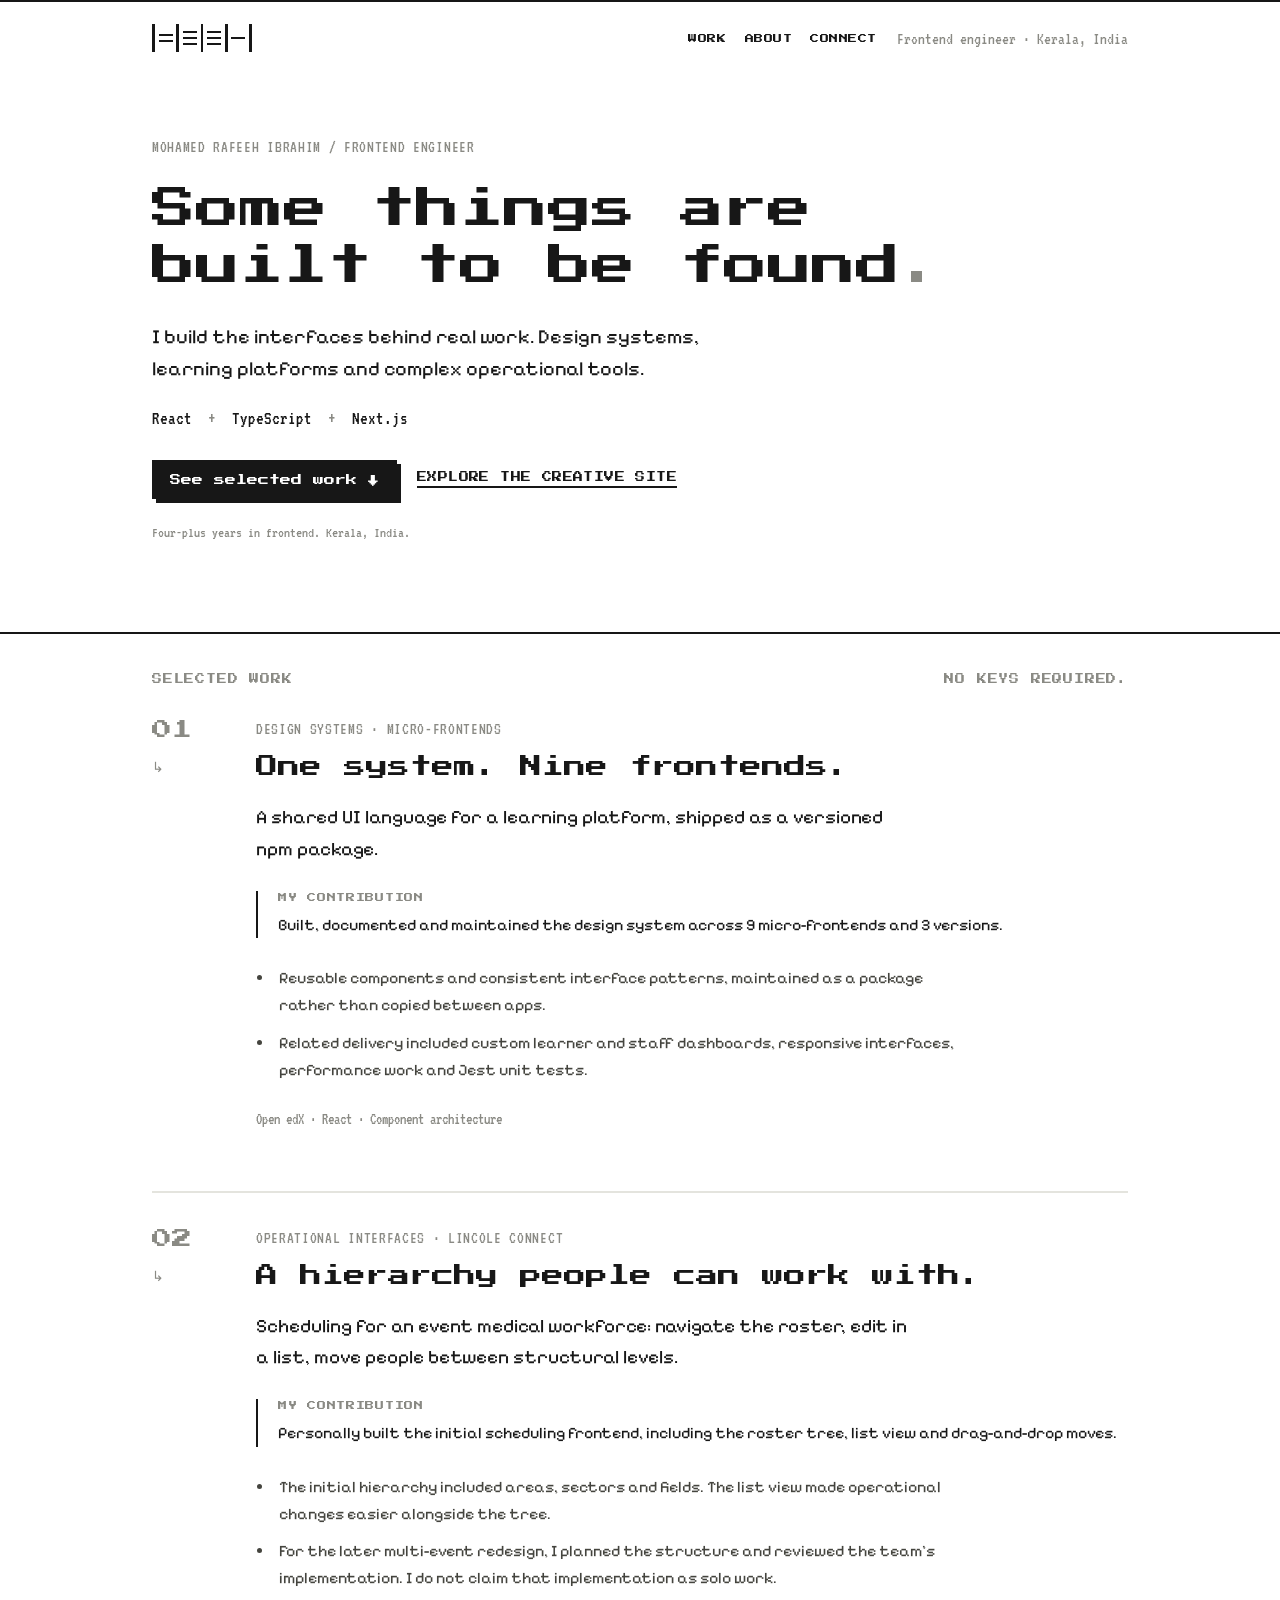
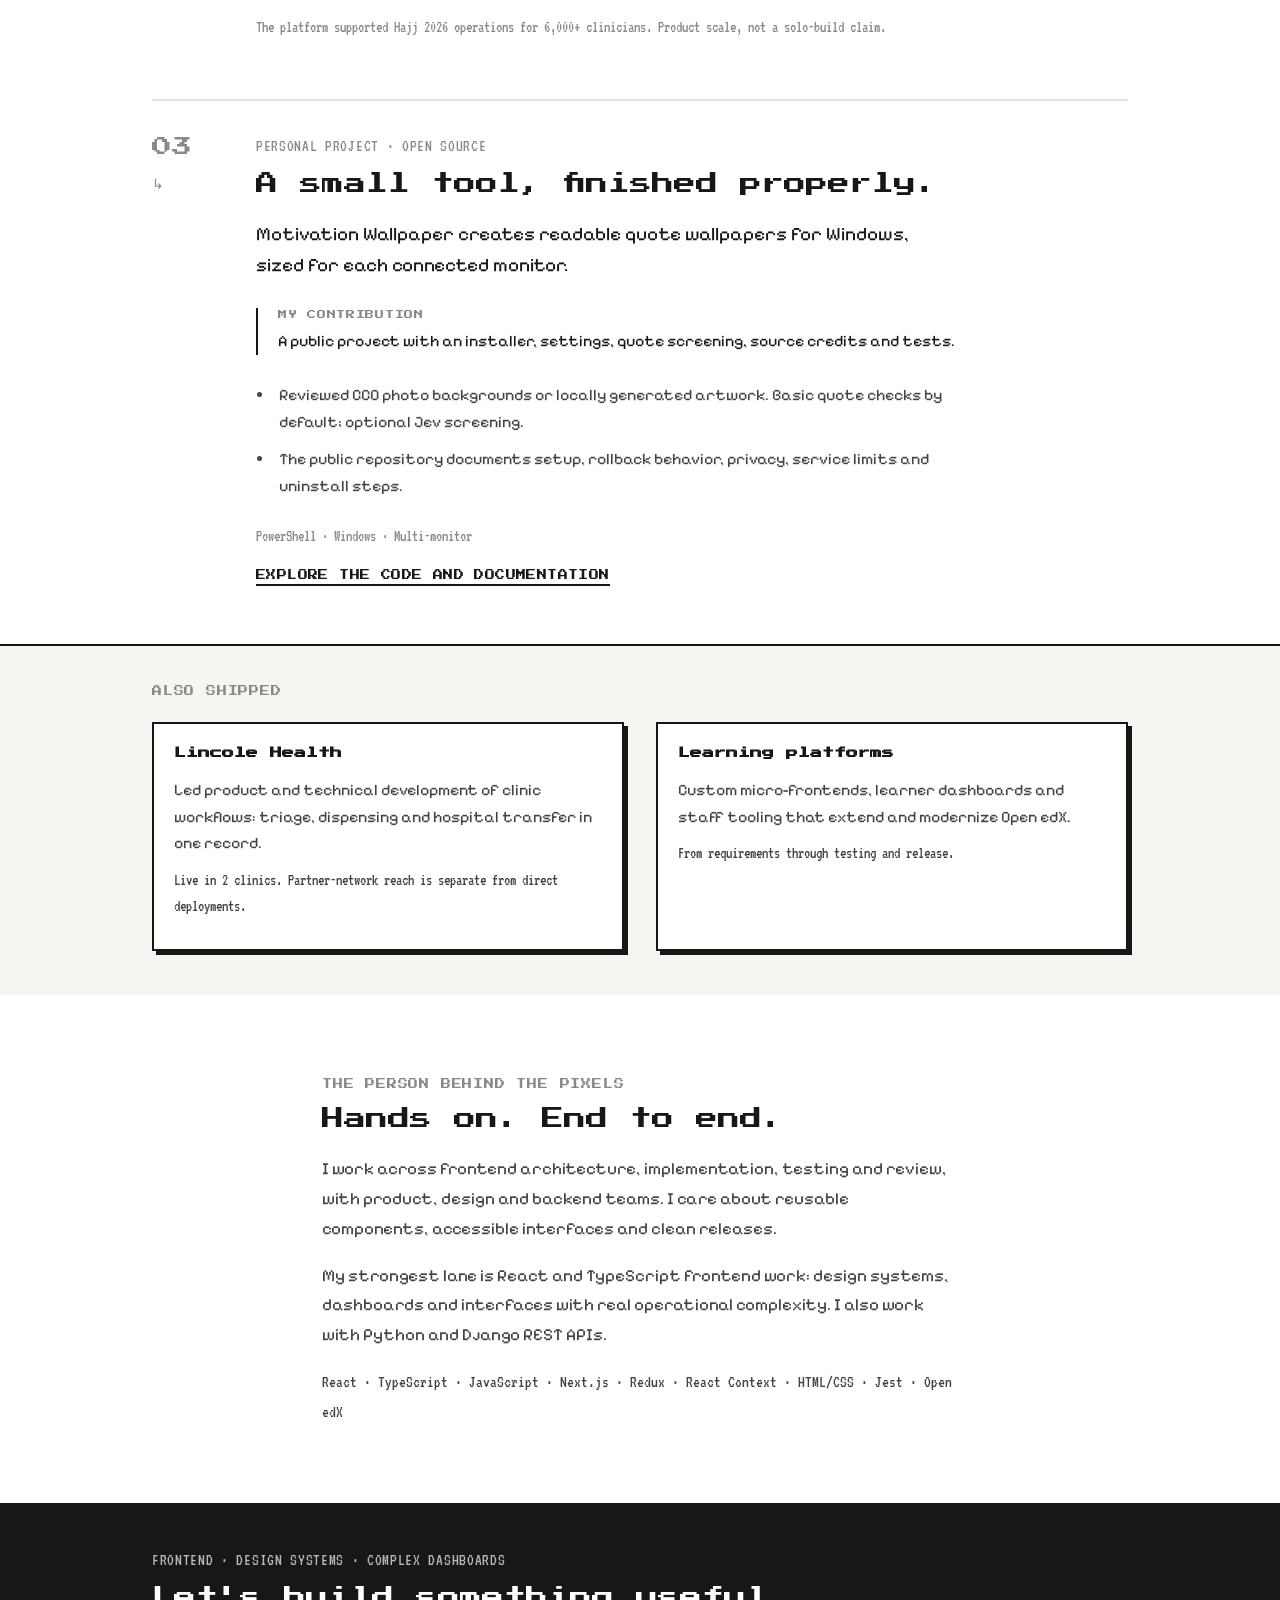
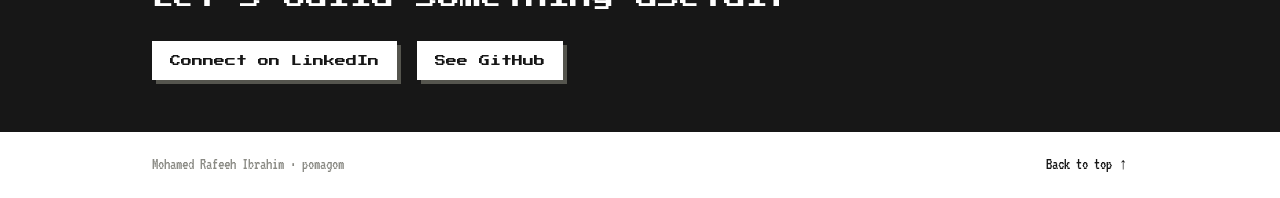
==== work/index.html @ e7a1b826 "Add /work recruiter-first portfolio page" ====
<!doctype html>
<html lang="en">
<head>
<meta charset="UTF-8" />
<meta name="viewport" content="width=device-width, initial-scale=1.0" />
<title>Work · Mohamed Rafeeh Ibrahim · pomagom</title>
<meta name="description" content="Selected frontend work by Mohamed Rafeeh Ibrahim: design systems, learning platforms and complex operational tools. React, TypeScript, Next.js." />
<meta property="og:title" content="Mohamed Rafeeh Ibrahim - Frontend engineer" />
<meta property="og:description" content="Design systems, learning platforms and complex operational tools. Selected work, no keys required." />
<meta property="og:type" content="website" />
<meta property="og:url" content="https://pomagom.com/work/" />
<link rel="icon" href="data:image/svg+xml,%3Csvg xmlns='http://www.w3.org/2000/svg' viewBox='0 0 535 150' fill='%23171717' shape-rendering='crispEdges'%3E%3Crect x='0' y='0' width='15' height='150'/%3E%3Crect x='130' y='0' width='15' height='150'/%3E%3Crect x='260' y='0' width='15' height='150'/%3E%3Crect x='390' y='0' width='15' height='150'/%3E%3Crect x='520' y='0' width='15' height='150'/%3E%3Crect x='165' y='70' width='75' height='10'/%3E%3Crect x='35' y='52.5' width='75' height='10'/%3E%3Crect x='295' y='70' width='75' height='10'/%3E%3Crect x='295' y='100' width='75' height='10'/%3E%3Crect x='165' y='100' width='75' height='10'/%3E%3Crect x='35' y='87.5' width='75' height='10'/%3E%3Crect x='295' y='40' width='75' height='10'/%3E%3Crect x='165' y='40' width='75' height='10'/%3E%3Crect x='425' y='70' width='75' height='10'/%3E%3C/svg%3E" />
<style>
@font-face{font-family:"Press Start 2P";src:url(/assets/press-start-2p-latin-_wFEWmAB.woff2) format("woff2");font-weight:400;font-display:swap}
@font-face{font-family:"Pixelify Sans";src:url(/assets/pixelify-sans-latin-Cbhn5ptY.woff2) format("woff2");font-weight:400 700;font-display:swap}
@font-face{font-family:"VT323";src:url(/assets/vt323-latin-wDgJuOC9.woff2) format("woff2");font-weight:400;font-display:swap}
:root{--paper:#ffffff;--band:#f5f5f2;--panel:#f0f0ec;--ink:#171717;--gray:#8a8a84;--line:#e4e4de;--px:"Press Start 2P","Courier New",monospace;--pix:"Pixelify Sans","Courier New",monospace;--term:"VT323","Courier New",monospace}
*{box-sizing:border-box}
html{scroll-behavior:smooth}
body{margin:0;background:var(--paper);color:var(--ink);font-family:var(--pix);-webkit-font-smoothing:antialiased}
::selection{background:var(--ink);color:var(--paper)}
a{color:var(--ink)}
button:focus-visible,a:focus-visible{outline:2px dashed var(--ink);outline-offset:3px}
.wrap{max-width:1040px;margin:0 auto;padding:0 20px}
@media (min-width:768px){.wrap{padding:0 32px}}
.rule{height:2px;background:var(--ink)}
.reveal{opacity:0;transform:translateY(16px);transition:opacity .45s steps(6),transform .45s steps(6)}
.reveal.in-view{opacity:1;transform:none}
.px-btn{font-family:var(--px);font-size:11px;line-height:1;color:var(--ink);background:var(--paper);border:2px solid var(--ink);box-shadow:4px 4px 0 var(--ink);padding:13px 16px 11px;text-decoration:none;display:inline-block;cursor:pointer;transition:transform .1s steps(2),box-shadow .1s steps(2)}
.px-btn:hover{transform:translate(2px,2px);box-shadow:2px 2px 0 var(--ink)}
.px-btn:active{transform:translate(4px,4px);box-shadow:0 0 0 var(--ink)}
.px-btn.solid{background:var(--ink);color:var(--paper)}
header.site-top{border-top:2px solid var(--ink)}
.site-top .wrap{display:flex;justify-content:space-between;align-items:center;gap:12px;padding-top:14px;padding-bottom:14px}
.mark{display:block;height:28px;width:auto;color:var(--ink);text-decoration:none}
.mark svg{display:block;height:28px;width:auto}
.top-right{display:flex;align-items:center;gap:20px}
.top-role{font-family:var(--term);font-size:17px;color:var(--gray);text-align:right}
.top-nav{display:flex;gap:18px;font-family:var(--px);font-size:9px;letter-spacing:.06em;text-transform:uppercase}
.top-nav a{text-decoration:none;min-height:44px;display:flex;align-items:center}
.top-nav a:hover{text-decoration:underline;text-decoration-style:dashed;text-underline-offset:4px}
.hero{padding:64px 0 72px;border-bottom:2px solid var(--ink)}
.eyebrow{font-family:var(--term);font-size:17px;color:var(--gray);letter-spacing:.04em;text-transform:uppercase;margin:0}
.hero h1{font-family:var(--px);font-weight:400;font-size:clamp(22px,5vw,44px);line-height:1.3;margin:26px 0}
.hero h1 .dot{color:var(--gray)}
.intro{max-width:560px;font-size:20px;line-height:1.6;margin:24px 0}
.stack{font-family:var(--term);font-size:19px;color:var(--ink)}
.stack span{color:var(--gray);margin:0 8px}
.hero-links{display:flex;align-items:center;flex-wrap:wrap;gap:20px;margin:32px 0 22px}
.ghost-link{font-family:var(--px);font-size:10px;letter-spacing:.04em;text-transform:uppercase;text-decoration:none;border-bottom:2px solid var(--ink);padding-bottom:4px}
.ghost-link:hover{background:var(--ink);color:var(--paper)}
.small{font-size:15px;font-family:var(--term);color:var(--gray);line-height:1.6}
.band{background:var(--band)}
.section-label{display:flex;justify-content:space-between;gap:20px;padding:40px 0 0;font-family:var(--px);font-size:10px;letter-spacing:.08em;text-transform:uppercase;color:var(--gray)}
.project{display:grid;grid-template-columns:76px 1fr;gap:28px;padding:36px 0 44px;border-bottom:2px solid var(--line)}
.project:last-of-type{border-bottom:none}
.project-index{font-family:var(--px);font-size:20px;color:var(--gray);display:flex;flex-direction:column;gap:18px}
.project-index span{font-size:14px}
.project h2,.about h2,.contact h2{font-family:var(--px);font-weight:400;font-size:clamp(16px,2.6vw,22px);line-height:1.5;margin:14px 0 18px}
.lead{font-size:19px;line-height:1.65;max-width:660px;margin:0}
.contribution{border-left:2px solid var(--ink);margin:26px 0;padding-left:20px}
.contribution p{margin:6px 0;line-height:1.65}
.contribution .label{font-family:var(--px);font-size:9px;letter-spacing:.08em;text-transform:uppercase;color:var(--gray)}
.project ul{padding-left:18px;max-width:700px;font-size:16px;line-height:1.7;color:#44443e}
.project li{padding-left:5px;margin:10px 0}
.project-foot{font-family:var(--term);font-size:16px;color:var(--gray);line-height:1.6;margin:24px 0 14px;max-width:660px}
.other{border-top:2px solid var(--ink)}
.other .wrap{padding-bottom:44px}
.also-grid{display:grid;grid-template-columns:1fr 1fr;gap:32px;margin-top:26px}
.also-grid article{background:var(--paper);border:2px solid var(--ink);box-shadow:4px 4px 0 var(--ink);padding:20px}
.also-grid h3{font-family:var(--px);font-size:12px;line-height:1.6;margin:0 0 14px}
.also-grid p{font-size:16px;line-height:1.65;color:#44443e;margin:0 0 10px}
.about{padding:44px 0 60px}
.about .inner{max-width:700px}
.about p{font-size:17px;line-height:1.75;color:#44443e}
.contact{background:var(--ink);color:var(--paper)}
.contact .wrap{padding-top:48px;padding-bottom:52px}
.contact .eyebrow,.contact .small{color:#b9b9b2}
.contact a{color:var(--paper)}
.contact .px-btn{background:var(--paper);color:var(--ink);border-color:var(--paper);box-shadow:4px 4px 0 #55554e}
.contact .px-btn:hover{box-shadow:2px 2px 0 #55554e}
.contact .px-btn:active{box-shadow:0 0 0 #55554e}
.contact-links{display:flex;gap:20px;flex-wrap:wrap;margin-top:26px}
footer.site-foot .wrap{display:flex;justify-content:space-between;gap:20px;padding-top:24px;padding-bottom:24px;font-family:var(--term);font-size:16px;color:var(--gray)}
footer.site-foot a{white-space:nowrap;text-decoration:none}
footer.site-foot a:hover{text-decoration:underline;text-decoration-style:dashed;text-underline-offset:4px}
section[id],article[id]{scroll-margin-top:24px}
@media (max-width:640px){
 .top-role{display:none}
 .top-nav{gap:14px;font-size:8px}
 .hero{padding:40px 0 48px}
 .intro{font-size:17px;line-height:1.6}
 .hero-links{gap:14px}
 .project{grid-template-columns:40px 1fr;gap:14px;padding:28px 0 32px}
 .project-index{font-size:14px}
 .lead{font-size:16px}
 .project ul{font-size:15px;padding-left:15px}
 .also-grid{grid-template-columns:1fr;gap:18px}
 .contact-links{flex-direction:column;align-items:flex-start}
 footer.site-foot .wrap{flex-direction:column;gap:8px}
}
@media (prefers-reduced-motion:reduce){html{scroll-behavior:auto}.reveal{opacity:1;transform:none;transition:none}}
</style>
</head>
<body>

<header class="site-top">
  <div class="wrap">
    <a class="mark" href="/" aria-label="pomagom - back to the creative site">
      <svg xmlns="http://www.w3.org/2000/svg" viewBox="0 0 535 150" fill="currentColor" shape-rendering="crispEdges" role="img" aria-label="pomagom"><rect x="0" y="0" width="15" height="150"/><rect x="130" y="0" width="15" height="150"/><rect x="260" y="0" width="15" height="150"/><rect x="390" y="0" width="15" height="150"/><rect x="520" y="0" width="15" height="150"/><rect x="165" y="70" width="75" height="10"/><rect x="35" y="52.5" width="75" height="10"/><rect x="295" y="70" width="75" height="10"/><rect x="295" y="100" width="75" height="10"/><rect x="165" y="100" width="75" height="10"/><rect x="35" y="87.5" width="75" height="10"/><rect x="295" y="40" width="75" height="10"/><rect x="165" y="40" width="75" height="10"/><rect x="425" y="70" width="75" height="10"/></svg>
    </a>
    <div class="top-right">
      <nav class="top-nav" aria-label="Page navigation">
        <a href="#work">Work</a>
        <a href="#about">About</a>
        <a href="#contact">Connect</a>
      </nav>
      <span class="top-role">Frontend engineer · Kerala, India</span>
    </div>
  </div>
</header>

<main>
  <section class="hero">
    <div class="wrap">
      <p class="eyebrow">Mohamed Rafeeh Ibrahim / Frontend engineer</p>
      <h1>Some things are<br />built to be found<span class="dot">.</span></h1>
      <p class="intro">I build the interfaces behind real work. Design systems, learning platforms and complex operational tools.</p>
      <p class="stack">React <span>+</span> TypeScript <span>+</span> Next.js</p>
      <div class="hero-links">
        <a href="#work" class="px-btn solid">See selected work ↓</a>
        <a href="/" class="ghost-link">Explore the creative site</a>
      </div>
      <p class="small">Four-plus years in frontend. Kerala, India.</p>
    </div>
  </section>

  <section id="work" class="work">
    <div class="wrap">
      <div class="section-label"><span>Selected work</span><span>No keys required.</span></div>

      <article id="system" class="project reveal">
        <div class="project-index">01<span>↳</span></div>
        <div class="project-body">
          <p class="eyebrow">Design systems · Micro-frontends</p>
          <h2>One system. Nine frontends.</h2>
          <p class="lead">A shared UI language for a learning platform, shipped as a versioned npm package.</p>
          <div class="contribution">
            <p class="label">My contribution</p>
            <p>Built, documented and maintained the design system across 9 micro-frontends and 3 versions.</p>
          </div>
          <ul>
            <li>Reusable components and consistent interface patterns, maintained as a package rather than copied between apps.</li>
            <li>Related delivery included custom learner and staff dashboards, responsive interfaces, performance work and Jest unit tests.</li>
          </ul>
          <p class="project-foot">Open edX · React · Component architecture</p>
        </div>
      </article>

      <article id="schedule" class="project reveal">
        <div class="project-index">02<span>↳</span></div>
        <div class="project-body">
          <p class="eyebrow">Operational interfaces · Lincole Connect</p>
          <h2>A hierarchy people can work with.</h2>
          <p class="lead">Scheduling for an event medical workforce: navigate the roster, edit in a list, move people between structural levels.</p>
          <div class="contribution">
            <p class="label">My contribution</p>
            <p>Personally built the initial scheduling frontend, including the roster tree, list view and drag-and-drop moves.</p>
          </div>
          <ul>
            <li>The initial hierarchy included areas, sectors and fields. The list view made operational changes easier alongside the tree.</li>
            <li>For the later multi-event redesign, I planned the structure and reviewed the team's implementation. I do not claim that implementation as solo work.</li>
          </ul>
          <p class="project-foot">The platform supported Hajj 2026 operations for 6,000+ clinicians. Product scale, not a solo-build claim.</p>
        </div>
      </article>

      <article id="wallpaper" class="project reveal">
        <div class="project-index">03<span>↳</span></div>
        <div class="project-body">
          <p class="eyebrow">Personal project · Open source</p>
          <h2>A small tool, finished properly.</h2>
          <p class="lead">Motivation Wallpaper creates readable quote wallpapers for Windows, sized for each connected monitor.</p>
          <div class="contribution">
            <p class="label">My contribution</p>
            <p>A public project with an installer, settings, quote screening, source credits and tests.</p>
          </div>
          <ul>
            <li>Reviewed CC0 photo backgrounds or locally generated artwork. Basic quote checks by default; optional Jev screening.</li>
            <li>The public repository documents setup, rollback behavior, privacy, service limits and uninstall steps.</li>
          </ul>
          <p class="project-foot">PowerShell · Windows · Multi-monitor</p>
          <p><a class="ghost-link" href="https://github.com/rafeehcp/motivation-wallpaper" rel="noopener noreferrer">Explore the code and documentation</a></p>
        </div>
      </article>
    </div>
  </section>

  <section class="other band">
    <div class="wrap">
      <div class="section-label"><span>Also shipped</span></div>
      <div class="also-grid">
        <article class="reveal">
          <h3>Lincole Health</h3>
          <p>Led product and technical development of clinic workflows: triage, dispensing and hospital transfer in one record.</p>
          <p class="small">Live in 2 clinics. Partner-network reach is separate from direct deployments.</p>
        </article>
        <article class="reveal">
          <h3>Learning platforms</h3>
          <p>Custom micro-frontends, learner dashboards and staff tooling that extend and modernize Open edX.</p>
          <p class="small">From requirements through testing and release.</p>
        </article>
      </div>
    </div>
  </section>

  <section id="about" class="about">
    <div class="wrap inner">
      <div class="section-label"><span>The person behind the pixels</span></div>
      <h2>Hands on. End to end.</h2>
      <p>I work across frontend architecture, implementation, testing and review, with product, design and backend teams. I care about reusable components, accessible interfaces and clean releases.</p>
      <p>My strongest lane is React and TypeScript frontend work: design systems, dashboards and interfaces with real operational complexity. I also work with Python and Django REST APIs.</p>
      <p class="small">React · TypeScript · JavaScript · Next.js · Redux · React Context · HTML/CSS · Jest · Open edX</p>
    </div>
  </section>

  <section id="contact" class="contact">
    <div class="wrap">
      <p class="eyebrow">Frontend · Design systems · Complex dashboards</p>
      <h2>Let's build something useful.</h2>
      <div class="contact-links">
        <a class="px-btn" href="https://www.linkedin.com/in/pomagom13/" rel="noopener noreferrer">Connect on LinkedIn</a>
        <a class="px-btn" href="https://github.com/rafeehcp" rel="noopener noreferrer">See GitHub</a>
      </div>
    </div>
  </section>
</main>

<footer class="site-foot">
  <div class="wrap">
    <span>Mohamed Rafeeh Ibrahim · pomagom</span>
    <a href="#top" onclick="event.preventDefault();window.scrollTo({top:0,behavior:'smooth'})">Back to top ↑</a>
  </div>
</footer>

<script>
(function(){
  if(!('IntersectionObserver' in window)){document.querySelectorAll('.reveal').forEach(function(el){el.classList.add('in-view')});return}
  var io=new IntersectionObserver(function(entries){entries.forEach(function(e){if(e.isIntersecting){e.target.classList.add('in-view');io.unobserve(e.target)}})},{threshold:0.12});
  document.querySelectorAll('.reveal').forEach(function(el){io.observe(el)});
})();
</script>
</body>
</html>
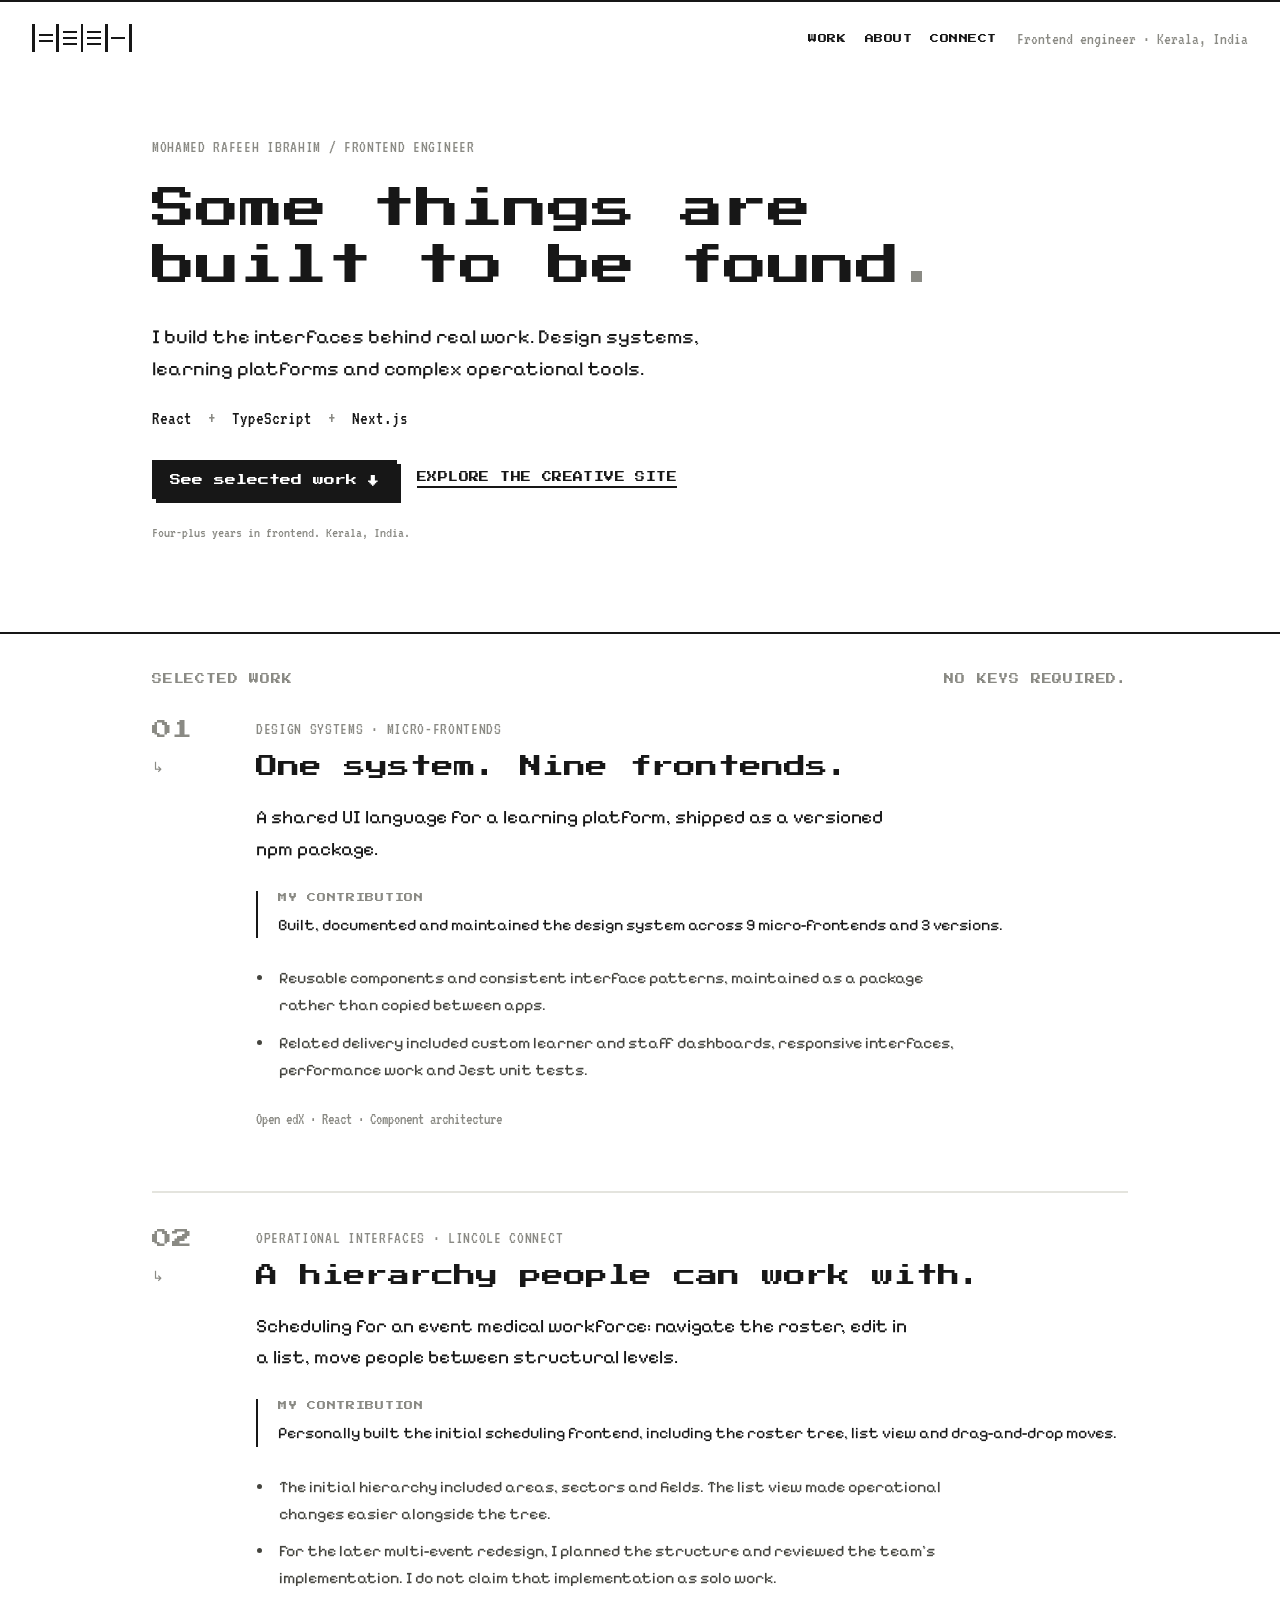
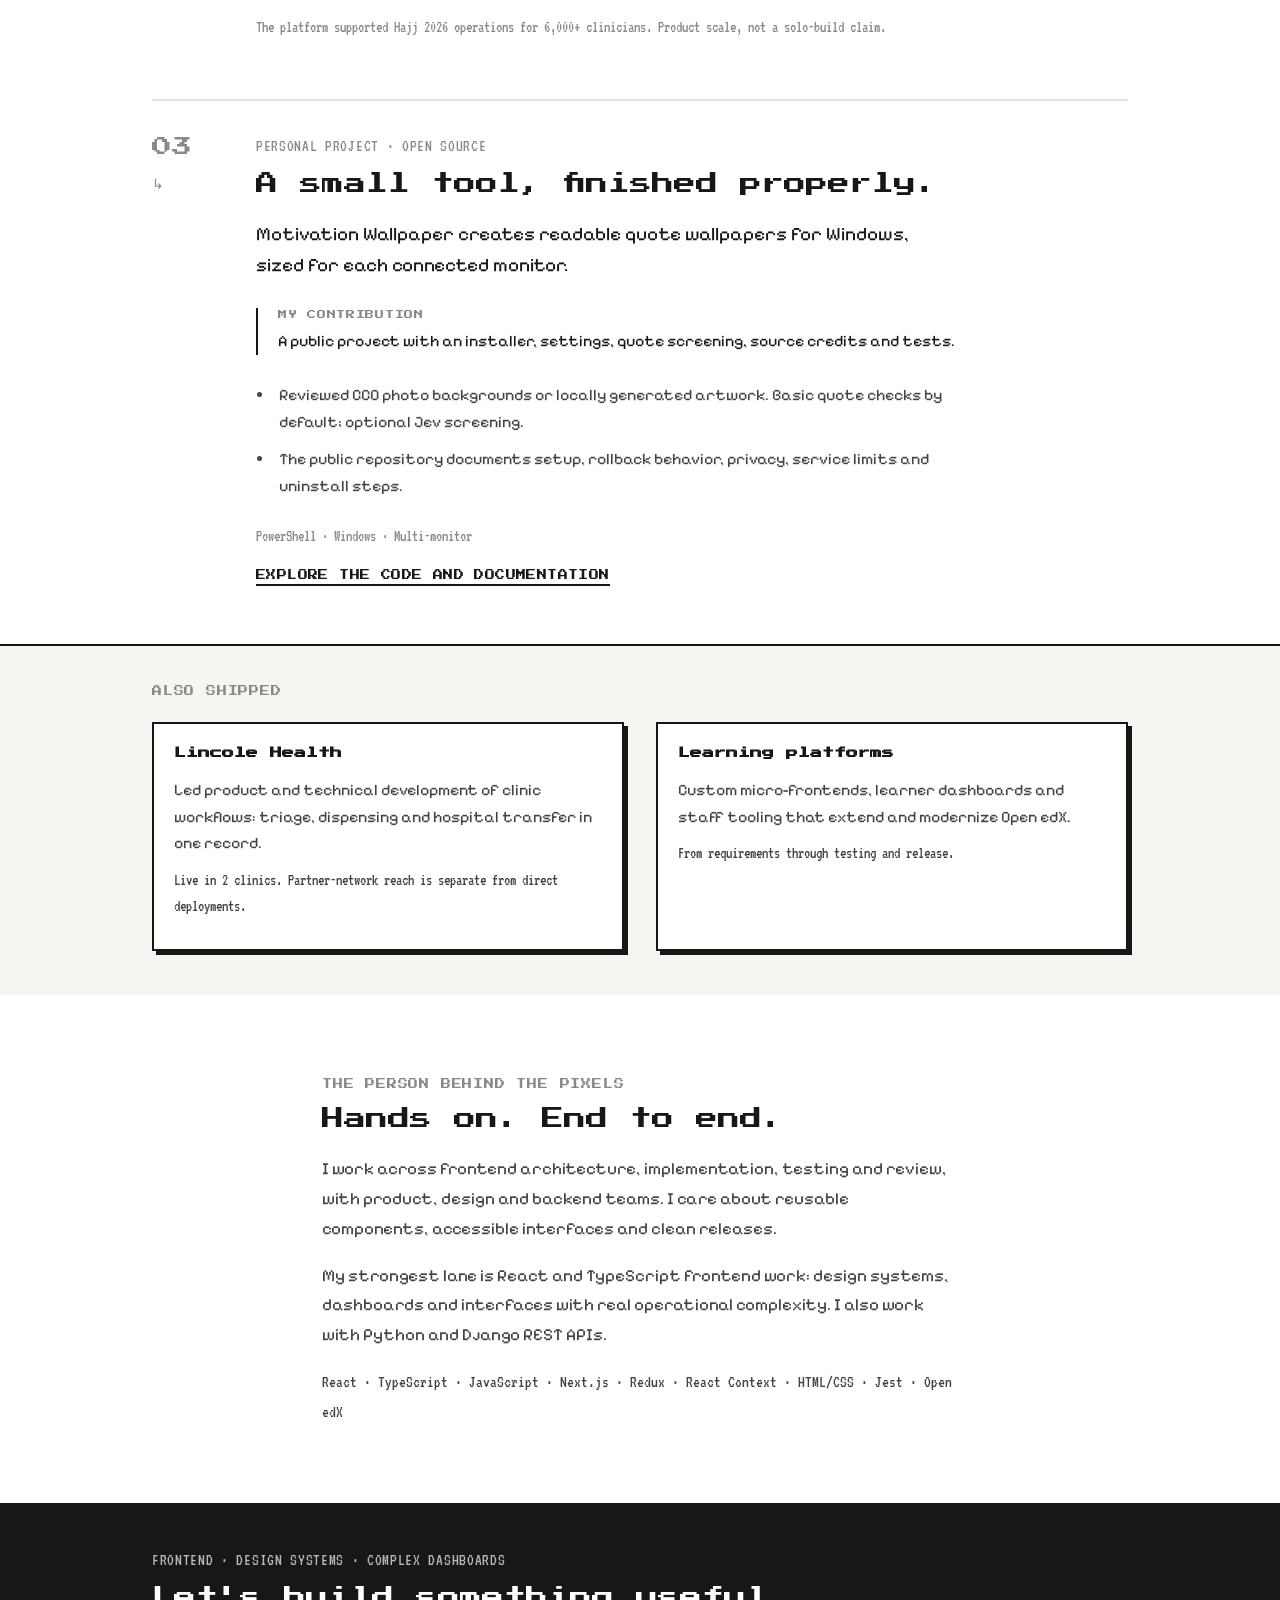
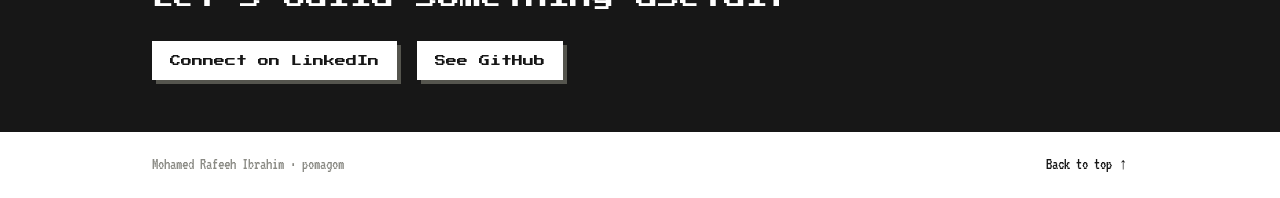
==== commit 5394963d: "Match /work header shell to homepage" ====
--- a/work/index.html
+++ b/work/index.html
@@ -31,7 +31,7 @@
 .px-btn:active{transform:translate(4px,4px);box-shadow:0 0 0 var(--ink)}
 .px-btn.solid{background:var(--ink);color:var(--paper)}
 header.site-top{border-top:2px solid var(--ink)}
-.site-top .wrap{display:flex;justify-content:space-between;align-items:center;gap:12px;padding-top:14px;padding-bottom:14px}
+.site-top .wrap{max-width:none;display:flex;justify-content:space-between;align-items:center;gap:12px;padding-top:14px;padding-bottom:14px}
 .mark{display:block;height:28px;width:auto;color:var(--ink);text-decoration:none}
 .mark svg{display:block;height:28px;width:auto}
 .top-right{display:flex;align-items:center;gap:20px}
